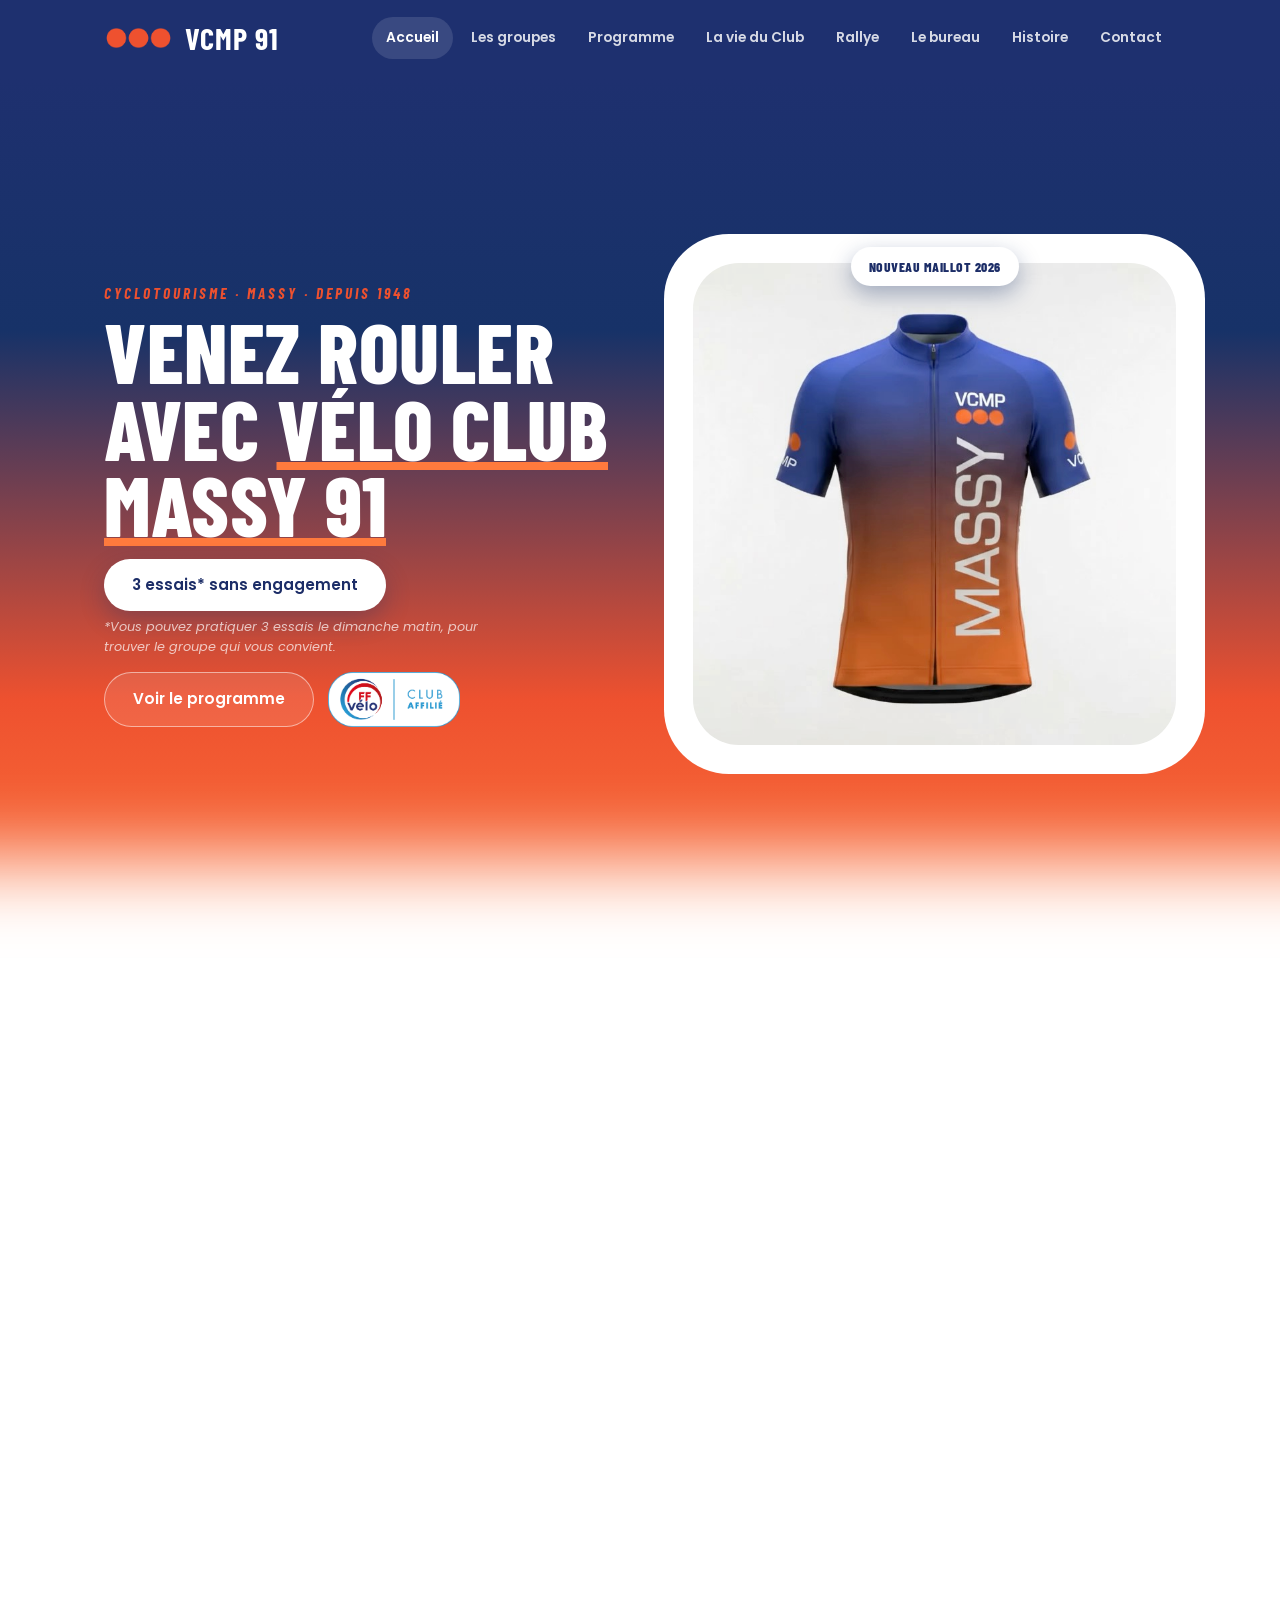
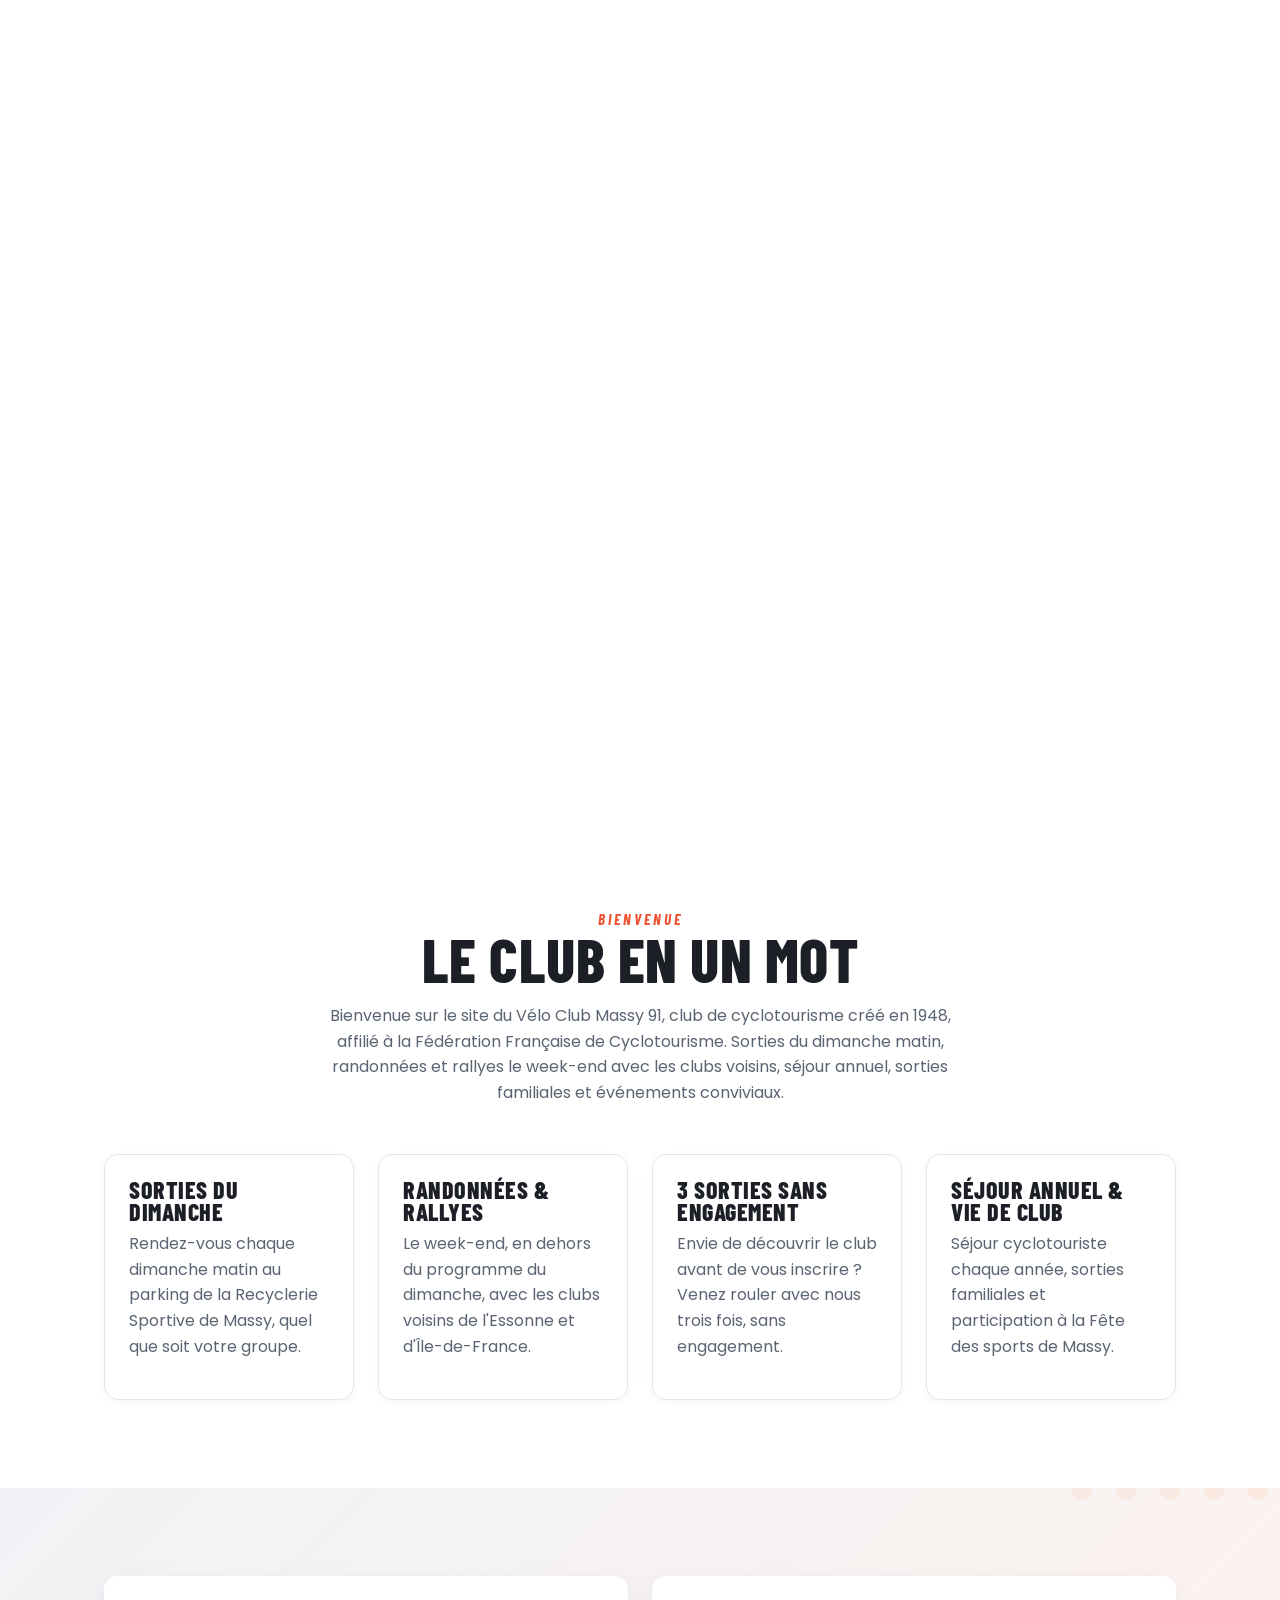
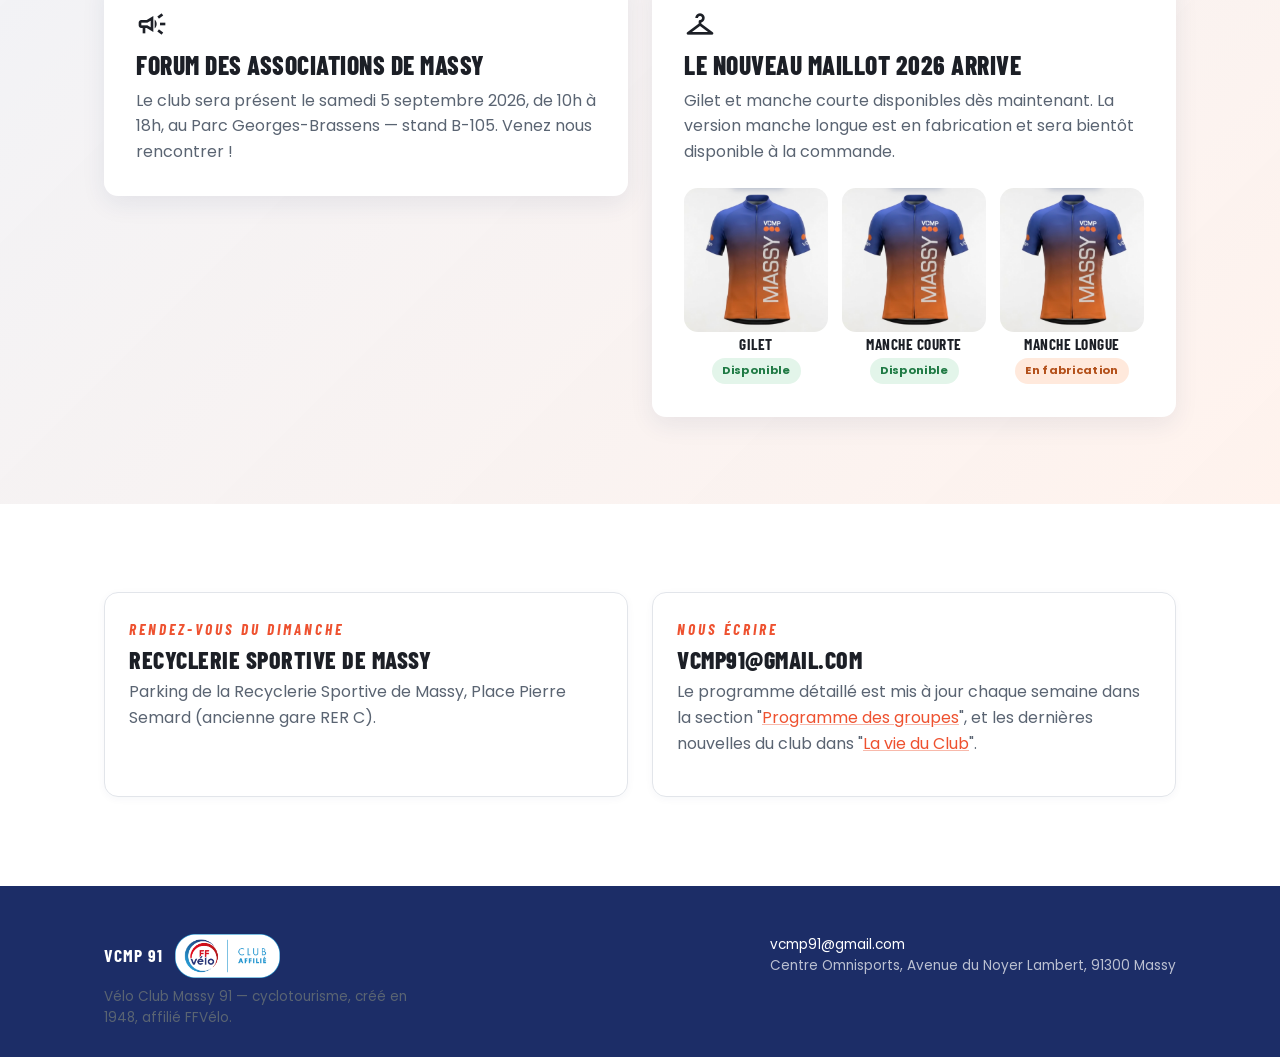
==== mockup/index.html @ 83b160ab "Initial commit" ====
<!doctype html>
<html lang="fr">
<head>
<meta charset="utf-8">
<meta name="viewport" content="width=device-width, initial-scale=1">
<title>Vélo Club Massy 91 — Accueil</title>
<link rel="preconnect" href="https://fonts.googleapis.com">
<link rel="preconnect" href="https://fonts.gstatic.com" crossorigin>
<link href="https://fonts.googleapis.com/css2?family=Barlow+Condensed:ital,wght@0,700;0,800;1,700;1,800&family=Poppins:wght@400;500;600;700&display=swap" rel="stylesheet">
<link href="https://fonts.googleapis.com/css2?family=Material+Symbols+Outlined:opsz,wght,FILL,GRAD@20..48,400,0,0" rel="stylesheet">
<link rel="stylesheet" href="css/style.css">
</head>
<body>



<header class="site-header">
  <div class="wrap">
    <a class="brand" href="index.html">
      <span class="brand-mark">
      <img src="../content/images/vcm91-logo-header.png" alt="VCMP 91" class="brand-logo-img" onerror="this.style.display='none';this.nextElementSibling.style.display='flex'">
      <span class="brand-dots-fallback"><span class="brand-dot"></span><span class="brand-dot"></span><span class="brand-dot"></span></span>
    </span>
      <span class="brand-name">VCMP 91</span>
    </a>
    <button class="nav-toggle" type="button" aria-label="Menu" aria-expanded="false">
      <span class="material-symbols-outlined">menu</span>
    </button>
    <nav class="main-nav">
      <a href="index.html" class="active">Accueil</a>
      <a href="les-groupes.html">Les groupes</a>
      <a href="programme-des-groupes.html">Programme</a>
      <a href="la-vie-du-club.html">La vie du Club</a>
      <a href="rallye-massy-breuillet.html">Rallye</a>
      <a href="le-bureau.html">Le bureau</a>
      <a href="histoire-du-club.html">Histoire</a>
      <a href="nous-contacter.html">Contact</a>
    </nav>
  </div>
</header>

<div class="hero-scroll" id="heroScroll">
  <section class="hero hero-split">
    <div class="hero-inner wrap">

      <div class="hero-text">
        <p class="kicker">Cyclotourisme · Massy · depuis 1948</p>
        <h1>Venez rouler<br>avec <span class="headline-underline">Vélo Club</span> <span class="headline-underline">Massy 91</span></h1>
        <div class="hero-ctas">
          <div class="cta-with-note">
            <a class="btn btn-primary" href="nous-contacter.html">3 essais* sans engagement</a>
            <p class="cta-footnote">*Vous pouvez pratiquer 3 essais le dimanche matin, pour trouver le groupe qui vous convient.</p>
          </div>
          <a class="btn btn-ghost" href="programme-des-groupes.html">Voir le programme</a>
          <img src="../content/images/ffvelo-club-aff-logo.png" alt="Club affilié FFVélo" class="ffvelo-logo">
        </div>
      </div>

      <div class="hero-media">
        <span class="jersey-tag">Nouveau maillot 2026</span>
        <div class="hero-media-frame">
          <video id="heroVideo" muted playsinline preload="auto" poster="media/jersey-hero-poster.jpg">
            <source src="media/jersey-hero.mp4" type="video/mp4">
          </video>
        </div>
      </div>

    </div>
  </section>
</div>

<script>
(function () {
  var wrapper = document.getElementById('heroScroll');
  var video = document.getElementById('heroVideo');
  if (!wrapper || !video) return;

  var ready = false;
  var ticking = false;
  video.addEventListener('loadedmetadata', function () { ready = true; });

  function scrub() {
    ticking = false;
    var rect = wrapper.getBoundingClientRect();
    var scrollable = wrapper.offsetHeight - window.innerHeight;
    if (scrollable <= 0) return;
    var progress = -rect.top / scrollable;
    progress = Math.max(0, Math.min(1, progress));

    if (ready && video.duration && video.readyState >= 2) {
      video.currentTime = progress * video.duration;
    }
  }

  function onScroll() {
    if (!ticking) {
      ticking = true;
      requestAnimationFrame(scrub);
    }
  }

  window.addEventListener('scroll', onScroll, { passive: true });
  window.addEventListener('resize', onScroll);
  onScroll();
})();
</script>

<section>
  <div class="wrap">
    <div class="section-head">
      <p class="kicker">Bienvenue</p>
      <h2>Le club en un mot</h2>
      <p>Bienvenue sur le site du Vélo Club Massy 91, club de cyclotourisme créé en 1948, affilié à la Fédération Française de Cyclotourisme. Sorties du dimanche matin, randonnées et rallyes le week-end avec les clubs voisins, séjour annuel, sorties familiales et événements conviviaux.</p>
    </div>
    <div class="grid">
      <div class="card"><div class="card-body">
        <h3>Sorties du dimanche</h3>
        <p>Rendez-vous chaque dimanche matin au parking de la Recyclerie Sportive de Massy, quel que soit votre groupe.</p>
      </div></div>
      <div class="card"><div class="card-body">
        <h3>Randonnées &amp; rallyes</h3>
        <p>Le week-end, en dehors du programme du dimanche, avec les clubs voisins de l'Essonne et d'Île-de-France.</p>
      </div></div>
      <div class="card"><div class="card-body">
        <h3>3 sorties sans engagement</h3>
        <p>Envie de découvrir le club avant de vous inscrire ? Venez rouler avec nous trois fois, sans engagement.</p>
      </div></div>
      <div class="card"><div class="card-body">
        <h3>Séjour annuel &amp; vie de club</h3>
        <p>Séjour cyclotouriste chaque année, sorties familiales et participation à la Fête des sports de Massy.</p>
      </div></div>
    </div>
  </div>
</section>

<section class="section-announce dots-bg">
  <div class="wrap">
    <div class="announce-grid">

      <div class="announce-card">
        <span class="material-symbols-outlined embed-icon">campaign</span>
        <strong>Forum des Associations de Massy</strong>
        <p>Le club sera présent le samedi 5 septembre 2026, de 10h à 18h, au Parc Georges-Brassens — stand B-105. Venez nous rencontrer !</p>
      </div>

      <div class="announce-card">
        <span class="material-symbols-outlined embed-icon">checkroom</span>
        <strong>Le nouveau maillot 2026 arrive</strong>
        <p>Gilet et manche courte disponibles dès maintenant. La version manche longue est en fabrication et sera bientôt disponible à la commande.</p>

        <div class="jersey-gallery">
          <div class="jersey-variant">
            <div class="ph-frame" style="--ar:1/1">
              <img src="../content/images/jersey-gilet-2026.jpg" alt="Gilet maillot 2026" onerror="this.style.display='none';this.nextElementSibling.style.display='flex'">
              <div class="ph-fallback">
                <span class="material-symbols-outlined ph-icon">image</span>
                <span class="ph-name">jersey-gilet-2026.jpg</span>
              </div>
            </div>
            <p class="variant-name">Gilet</p>
            <span class="status-badge status-available">Disponible</span>
          </div>

          <div class="jersey-variant">
            <div class="ph-frame" style="--ar:1/1">
              <img src="../content/images/jersey-manche-courte-2026.jpg" alt="Maillot manche courte 2026" onerror="this.style.display='none';this.nextElementSibling.style.display='flex'">
              <div class="ph-fallback">
                <span class="material-symbols-outlined ph-icon">image</span>
                <span class="ph-name">jersey-manche-courte-2026.jpg</span>
              </div>
            </div>
            <p class="variant-name">Manche courte</p>
            <span class="status-badge status-available">Disponible</span>
          </div>

          <div class="jersey-variant">
            <div class="ph-frame" style="--ar:1/1">
              <img src="../content/images/jersey-manche-longue-2026.jpg" alt="Maillot manche longue 2026" onerror="this.style.display='none';this.nextElementSibling.style.display='flex'">
              <div class="ph-fallback">
                <span class="material-symbols-outlined ph-icon">image</span>
                <span class="ph-name">jersey-manche-longue-2026.jpg</span>
              </div>
            </div>
            <p class="variant-name">Manche longue</p>
            <span class="status-badge status-soon">En fabrication</span>
          </div>
        </div>
      </div>

    </div>
  </div>
</section>

<section>
  <div class="wrap">
    <div class="grid">
      <div class="card"><div class="card-body">
        <p class="kicker">Rendez-vous du dimanche</p>
        <h3>Recyclerie Sportive de Massy</h3>
        <p>Parking de la Recyclerie Sportive de Massy, Place Pierre Semard (ancienne gare RER C).</p>
      </div></div>
      <div class="card"><div class="card-body">
        <p class="kicker">Nous écrire</p>
        <h3>vcmp91@gmail.com</h3>
        <p>Le programme détaillé est mis à jour chaque semaine dans la section "<a href="programme-des-groupes.html">Programme des groupes</a>", et les dernières nouvelles du club dans "<a href="la-vie-du-club.html">La vie du Club</a>".</p>
      </div></div>
    </div>
  </div>
</section>

<footer class="site-footer">
  <div class="wrap">
    <div>
      <div class="foot-brand-row">
        <div class="foot-brand">VCMP 91</div>
        <img src="../content/images/ffvelo-club-aff-logo.png" alt="Club affilié FFVélo" class="ffvelo-logo-footer">
      </div>
      <p style="margin:0; max-width:320px;">Vélo Club Massy 91 — cyclotourisme, créé en 1948, affilié FFVélo.</p>
    </div>
    <div>
      <a href="nous-contacter.html">vcmp91@gmail.com</a><br>
      Centre Omnisports, Avenue du Noyer Lambert, 91300 Massy
    </div>
  </div>
</footer>

<script src="js/site.js"></script>
</body>
</html>
---- mockup/css/style.css ----
/* VCM 91 — redesign mockup
   Typography pairing inspired by santinicycling.com/tour-de-france/en/:
   Poppins (body) + a bold condensed display face for headlines. Their
   headline face (Acumin Pro Extra Condensed) is a paid Adobe/Typekit font
   tied to their own license, so Barlow Condensed stands in here — same
   tall/bold/italic-capable character, free on Google Fonts, and realistic
   for the eventual Google Sites rebuild. */

:root {
  --navy: #1c2d67;
  --navy-mid: #1e306f;
  --navy-dark: #173268;
  --white: #ffffff;
  --red: #ee512f;
  --orange: #ff7a3d;
  --bg: #f5f6f8;
  --text: #1c1f26;
  --muted: #5a6472;
  --border: #e2e5ea;
  --radius: 14px;
  --display: 'Barlow Condensed', sans-serif;
  --body: 'Poppins', sans-serif;

  /* The site's canonical brand gradient — starts on --navy-mid (the same
     color the header itself uses, see .site-header) so the seam between
     them disappears at every x-position, not just the center, then
     dips into a slightly deeper navy at 28% before crossing into
     red/orange from 69% to 100%. Only 4 stops on purpose: an earlier
     version held flat on --navy from 0-13% before easing into
     --navy-mid, which added a third close-but-distinct dark blue into
     the first 28% of the gradient — smoother with just the two. Used
     as-is on every other page's .hero; the home page's .hero-split (see
     its own comment) reproduces this same shape with an added flat hold
     at the very top for its own header-seam fix. */
  --brand-gradient: linear-gradient(180deg, var(--navy-mid) 0%, var(--navy-dark) 28%, var(--red) 69%, var(--orange) 100%);
}

* { box-sizing: border-box; }

html { scroll-behavior: smooth; }

/* ── Scroll-reveal (js/site.js) ────────────────────────
   .reveal is added to every card/block by JS before it's observed; the
   element sits slightly lower and transparent until it scrolls into view,
   then eases up into place. .reveal-visible is what triggers the motion —
   kept as a separate class (rather than toggling opacity directly) so the
   transition itself lives here, in CSS, not in JS. */
.reveal {
  opacity: 0;
  transform: translateY(28px);
  transition: opacity 0.7s cubic-bezier(0.16, 1, 0.3, 1), transform 0.7s cubic-bezier(0.16, 1, 0.3, 1);
  will-change: opacity, transform;
}

.reveal.reveal-visible,
.reveal-visible {
  opacity: 1;
  transform: translateY(0);
}

body {
  margin: 0;
  font-family: var(--body);
  color: var(--text);
  background: var(--white);
  line-height: 1.6;
}

img { max-width: 100%; display: block; }

a { color: inherit; }

/* ── Google icons (Material Symbols Outlined) ─────────
   Replaces emoji throughout the site. Sizing is set per usage via the
   existing .embed-icon / .ph-icon / .icon-inline classes below — this
   rule only fixes the glyph weight/alignment. */
.material-symbols-outlined {
  font-variation-settings: 'FILL' 0, 'wght' 400, 'GRAD' 0, 'opsz' 24;
  vertical-align: middle;
  line-height: 1;
}

.icon-inline {
  font-size: 1.05em;
  vertical-align: -0.2em;
  margin-right: 3px;
}

.wrap {
  max-width: 1120px;
  margin: 0 auto;
  padding: 0 24px;
}

/* ── Kicker / eyebrow label ─────────────────────────── */
.kicker {
  font-family: var(--display);
  font-weight: 700;
  font-style: italic;
  font-size: 0.95rem;
  letter-spacing: 3px;
  text-transform: uppercase;
  color: var(--red);
  margin: 0 0 8px;
}

h1, h2, h3 {
  font-family: var(--display);
  font-weight: 800;
  text-transform: uppercase;
  line-height: 0.92;
  margin: 0 0 16px;
  letter-spacing: 0.5px;
}

h1 { font-size: clamp(2.8rem, 7vw, 5.2rem); }
h2 { font-size: clamp(2.6rem, 5.6vw, 3.8rem); }
h3 { font-size: 1.85rem; }

.card h3 { font-size: 1.5rem; }

p { color: var(--muted); margin: 0 0 16px; }

/* Inline text links within regular prose — the global a{color:inherit}
   (above) leaves them invisible against muted paragraph text otherwise. */
p a {
  color: var(--red);
  text-decoration: underline;
  text-decoration-color: rgba(238,81,47,0.4);
}

p a:hover { text-decoration-color: var(--red); }

/* ── Top nav ────────────────────────────────────────── */
.site-header {
  position: sticky;
  top: 0;
  z-index: 50;
  background: var(--navy-mid);
  border-bottom: 3px solid transparent;
  transition: border-color 0.25s ease, box-shadow 0.25s ease;
}

/* Toggled by js/site.js once the page has scrolled — a plain navy header
   at rest, with the red accent line and a drop shadow appearing on scroll. */
.site-header.scrolled {
  border-bottom-color: var(--red);
  box-shadow: 0 2px 12px rgba(23,50,104,0.25);
}

.site-header .wrap {
  display: flex;
  align-items: center;
  justify-content: space-between;
  height: 76px;
}

.brand {
  display: flex;
  align-items: center;
  gap: 12px;
  text-decoration: none;
  color: var(--white);
}

/* No badge/circle — the logo sits directly on the header, sized to match
   the "VCM 91" wordmark next to it. */
.brand-mark {
  display: flex;
  align-items: center;
  justify-content: center;
  gap: 4px;
  flex-shrink: 0;
}

.brand-mark .brand-dot {
  width: 6px;
  height: 6px;
  border-radius: 50%;
  background: var(--orange);
}

/* Real logo — content/images/vcm91-logo-header.png (see MANIFEST.md).
   Height matches .brand-name's font-size so the two read as one lockup.
   The onerror handler on the <img> falls back to the three-dot mark below
   if the file is ever missing, so the header never shows a broken image.
   Was 2.6rem (41.6px) — taller than .site-header .wrap's own fixed 76px
   height once line-height is factored in, so it silently overflowed the
   header row (centered by align-items:center, so half the overflow
   pushed up past the header's top edge, half down over the hero below
   it — the actual cause of hero content looking cut off on load, not a
   padding problem there). */
.brand-logo-img {
  height: 1.9rem;
  width: auto;
  object-fit: contain;
}

.brand-dots-fallback {
  display: none;
  align-items: center;
  justify-content: center;
  gap: 4px;
}

/* The same three-dot motif, blown up and near-invisible, as an optional
   texture on a block — use sparingly. */
.dots-bg {
  position: relative;
  overflow: hidden;
}

.dots-bg > * { position: relative; z-index: 1; }

.dots-bg::before {
  content: "";
  position: absolute;
  z-index: 0;
  top: -40px;
  right: -40px;
  width: 260px;
  height: 90px;
  background-image: radial-gradient(circle, var(--orange) 10px, transparent 10px);
  background-size: 44px 44px;
  background-repeat: repeat-x;
  background-position: 0 20px;
  opacity: 0.08;
  pointer-events: none;
}

.brand-name {
  font-family: var(--display);
  font-weight: 700;
  font-size: 1.9rem;
  letter-spacing: 1px;
  text-transform: uppercase;
  white-space: nowrap;
}

nav.main-nav {
  display: flex;
  gap: 4px;
}

nav.main-nav a {
  color: rgba(255,255,255,0.82);
  text-decoration: none;
  font-size: 0.86rem;
  font-weight: 600;
  padding: 10px 14px;
  border-radius: 999px;
  transition: background 0.15s, color 0.15s;
  white-space: nowrap;
}

nav.main-nav a:hover,
nav.main-nav a.active {
  background: rgba(255,255,255,0.12);
  color: var(--white);
}

/* Hidden by default (desktop); shown only below 1024px, see the media
   query at the bottom of the file, which also turns nav.main-nav itself
   into the dropdown panel this button opens (site.js toggles the
   .nav-open class on it and swaps this icon between menu/close). */
.nav-toggle {
  display: none;
  align-items: center;
  justify-content: center;
  width: 44px;
  height: 44px;
  background: rgba(255,255,255,0.1);
  border: none;
  border-radius: 999px;
  color: var(--white);
  cursor: pointer;
  font-size: 1.5rem;
  flex-shrink: 0;
}

.nav-toggle:hover { background: rgba(255,255,255,0.2); }

/* ── Buttons ────────────────────────────────────────── */
.btn {
  display: inline-flex;
  align-items: center;
  gap: 8px;
  font-family: var(--body);
  font-weight: 600;
  font-size: 0.95rem;
  padding: 14px 28px;
  border-radius: 999px;
  text-decoration: none;
  border: none;
  cursor: pointer;
  transition: transform 0.15s, box-shadow 0.15s;
}

/* Solid white on both hero usages, since the backdrop behind this button
   ranges from navy through red to orange (see --brand-gradient) — a red
   button loses all contrast over the red/orange part of that gradient.
   White reads clearly against every stop. */
.btn-primary {
  background: var(--white);
  color: var(--navy);
  box-shadow: 0 10px 24px rgba(23,50,104,0.3);
}

.btn-primary:hover { transform: translateY(-2px); box-shadow: 0 14px 30px rgba(23,50,104,0.38); }

.btn-ghost {
  background: rgba(255,255,255,0.1);
  color: var(--white);
  border: 1.5px solid rgba(255,255,255,0.5);
}

.btn-ghost:hover { background: rgba(255,255,255,0.2); }

/* ── Hero ───────────────────────────────────────────── */
.hero {
  position: relative;
  /* --hero-h is set per-page as an inline custom property (each page's
     own desktop height) rather than hardcoded here, so the responsive
     rule below can scale it by a fraction without needing every page's
     specific value duplicated into that media query too. */
  min-height: var(--hero-h, 78vh);
  display: flex;
  align-items: flex-end;
  color: var(--white);
  background: var(--brand-gradient);
  overflow: hidden;
}

.hero .ph-frame { position: absolute; inset: 0; border-radius: 0; }

/* Les groupes, Programme des groupes, La vie du Club, Rallye — no
   --brand-gradient behind the photo on these pages specifically.
   Histoire du Club, Le bureau, Nous contacter, and the home page keep
   the default gradient. */
.hero-no-gradient { background: var(--white); }

.hero video {
  position: absolute;
  inset: 0;
  width: 100%;
  height: 100%;
  object-fit: cover;
  z-index: 0;
}

/* Soft white blur-blend into the next (white) section — same technique
   on every page's hero, homepage included (this rule, not a per-page
   override, is what produces it everywhere). z-index:1 is required, not
   decorative: it must sit above the background photo/video (.hero video,
   z-index:0 above) to actually fade it, while staying below
   .hero-content's z-index:2 so foreground text/CTAs stay crisp. On the
   home page's hero-split (no z-index on .hero-inner, see its comment)
   z-index:1 alone is already higher than that auto-level content, so
   the same rule fades .hero-inner's whole subtree there too — no
   separate override needed.
   The box overhangs past the hero's edges on all sides (bottom AND
   left/right) on purpose: filter: blur() softens this element's own
   alpha at ITS box edges too, not just the gradient's colors, so an
   edge sitting exactly on the crop line would let a sliver of whatever
   is behind it peek through right where overflow:hidden cuts it off.
   Overhanging every edge past the crop line pushes that blurred
   softening safely into the clipped-away region, and the gradient
   reaches solid white at 33% of the box's own height (~92% of the
   hero's total height), leaving a solid, fully-opaque white margin
   before the visible crop line. */
.hero::after {
  content: "";
  position: absolute;
  left: -6%;
  right: -6%;
  bottom: -12%;
  height: 30%;
  z-index: 1;
  pointer-events: none;
  background: linear-gradient(180deg, transparent 0%, var(--white) 33%);
  filter: blur(28px);
}

.hero-content {
  position: relative;
  z-index: 2;
  padding: 64px 24px;
  width: 100%;
}

.hero p.lead {
  color: rgba(255,255,255,0.88);
  max-width: 620px;
  font-size: 1.05rem;
}

/* Orange underline under "Vélo Club" / "Massy 91" in the headline —
   text-decoration rather than border-bottom, so it sits tucked under
   the letterforms (and skips descenders) instead of needing manual
   offset math tied to line-height. */
.headline-underline {
  text-decoration-line: underline;
  text-decoration-color: var(--orange);
  text-decoration-thickness: 8px;
  text-underline-offset: 1px;
}

.hero-ctas { display: flex; align-items: center; gap: 14px; flex-wrap: wrap; margin-top: 8px; }

/* Forces the ghost button + logo onto their own line below — flex-basis:
   100% claims the whole row's width, and since .hero-ctas already wraps,
   the remaining items flow onto a second line instead of squeezing in
   beside this stacked button+footnote group. */
.cta-with-note {
  display: flex;
  flex-direction: column;
  align-items: flex-start;
  gap: 6px;
  flex-basis: 100%;
}

.cta-footnote {
  font-style: italic;
  font-weight: 400;
  font-size: 0.8rem;
  color: rgba(255,255,255,0.7);
  max-width: 380px;
  margin: 0;
}

/* Federation affiliation badge — height matched to the "Voir le
   programme" ghost button's actual rendered height: .btn's 14px
   top/bottom padding + its 0.95rem font-size at the body's inherited
   1.6 line-height (15.2px × 1.6 = 24.32px) + .btn-ghost's 1.5px border
   on each edge = 14+14 + 24.32 + 1.5+1.5 = 55.32px. (align-self: stretch
   was tried instead of a fixed number, but with flex-wrap active the
   logo ended up alone on its own wrapped line with nothing to stretch
   to match, and blew up to its raw intrinsic size instead.) */
.ffvelo-logo { height: 55.3px; width: auto; }

/* ── Split hero (Accueil) — text on the left, jersey video card on the
   right in the foreground, instead of a full-bleed background video.
   White text (from .hero). Full viewport height (rather than .hero's
   usual 78vh) with align-items: center (below) so the content sits
   centered in the viewport on load. */
.hero-split {
  overflow: hidden;
  align-items: center;
  min-height: var(--hero-h, 100vh);
  /* No background override — inherits .hero's --brand-gradient directly.
     This used to be its own gradient with a flat 100px navy hold at the
     top, needed because .hero-scroll (below) pulled the section up 100px
     under the sticky header. That pull-up is gone now (it was hiding
     real content behind the header on actual mobile browsers — the
     hero's kicker/h1 rendered underneath the header instead of below
     it), and with it the mismatch it was covering for: the header and
     --brand-gradient already start on the identical --navy-mid, so a
     plain, unshifted hero already meets the header with zero seam. */
}

.hero-inner {
  /* No z-index here on purpose — a positioned element WITH a z-index
     creates a new stacking context, which would isolate the jersey
     video's mix-blend-mode from ever reaching .hero's gradient
     background further up the tree. Position alone (no z-index) does
     not create that isolation. This also means .hero::after (the bottom
     fade, defined near .hero above, a later sibling at z-index:1) still
     naturally paints above this whole subtree despite its own z-index
     being auto, which is what lets it fade the jersey out along with
     the gradient near the bottom. */
  position: relative;
  display: grid;
  grid-template-columns: 1.05fr 0.95fr;
  gap: 56px;
  align-items: center;
  /* Top padding only, reduced by 50px (was 72px) — desktop-only since
     the 880px breakpoint below has its own separate padding override
     for mobile, untouched by this. Bottom stays 72px. */
  padding: 22px 24px 72px;
}

.hero-media {
  position: relative;
  display: flex;
  flex-direction: column;
  align-items: center;
}

/* No card look — the jersey video's own background is a near-white
   studio backdrop, and mix-blend-mode: multiply makes white pixels
   disappear against whatever's behind them, so the jersey floats
   directly on the white patch below instead of sitting in a framed box. */
.hero-media-frame {
  position: relative;
  width: 100%;
  aspect-ratio: 1 / 1;
}

/* White patch sized to roughly the jersey's own footprint, sitting
   between the white halo above and the video itself — together they're
   what the multiply-blended video actually blends against, letting its
   near-white background pixels resolve back to (near-)white instead of
   the section's own colored gradient. */
.hero-media-frame::before {
  content: "";
  position: absolute;
  inset: -6%;
  pointer-events: none;
  border-radius: 12%;
  background: var(--white);
}

.hero-media-frame video {
  mix-blend-mode: multiply;
  border-radius: 46px;
}

.jersey-tag {
  position: absolute;
  top: -16px;
  left: 50%;
  transform: translateX(-50%);
  z-index: 3;
  background: var(--white);
  color: var(--navy);
  font-family: var(--display);
  font-weight: 800;
  text-transform: uppercase;
  letter-spacing: 0.5px;
  font-size: 0.85rem;
  padding: 9px 18px;
  border-radius: 999px;
  box-shadow: 0 8px 22px rgba(23,50,104,0.35);
}

.page-hero {
  min-height: var(--hero-h, 42vh);
  align-items: center;
  text-align: center;
}

.page-hero .hero-content { padding: 96px 24px 56px; }
.page-hero p.lead { margin: 0 auto; text-align: center; }

/* ── Scroll-scrubbed hero video (Accueil) ───────────────
   Tall wrapper + a sticky 100vh pane inside it — scrolling through the
   wrapper's extra height drives the video's currentTime via JS, so the
   jersey "spins" as you scroll instead of autoplaying on loop. No
   negative margin here — see .hero-split's comment for why the previous
   -100px pull-up (to tuck the hero under the sticky header) was removed:
   it was hiding the hero's own heading behind the header on real mobile
   browsers. */
.hero-scroll { position: relative; height: 260vh; }
.hero-scroll .hero { position: sticky; top: 0; height: 100vh; min-height: unset; }

/* ── Sections ───────────────────────────────────────── */
section { padding: 88px 0; }
section.alt { background: var(--bg); }

.section-head { max-width: 640px; margin: 0 auto 48px; text-align: center; }
.section-head p { margin: 0; }

/* ── Placeholder image frames ─────────────────────────
   Clean and flat — no grey box behind real photos, and a plain (not
   diagonally-striped) placeholder for images not yet added. */
.ph-frame {
  position: relative;
  aspect-ratio: var(--ar, 4 / 3);
  overflow: hidden;
  border-radius: var(--radius);
  background: transparent;
}

.ph-frame img {
  width: 100%;
  height: 100%;
  object-fit: cover;
}

.ph-fallback {
  position: absolute;
  inset: 0;
  display: none;
  flex-direction: column;
  align-items: center;
  justify-content: center;
  gap: 6px;
  text-align: center;
  padding: 16px;
  background: var(--bg);
  border: 1px solid var(--border);
  color: var(--muted);
}

.ph-fallback .ph-icon { font-size: 1.6rem; opacity: 0.55; }
.ph-fallback .ph-name { font-family: monospace; font-size: 0.72rem; background: rgba(255,255,255,0.7); padding: 2px 8px; border-radius: 6px; }
.ph-fallback .ph-desc { font-size: 0.74rem; max-width: 200px; }

/* ── Cards ──────────────────────────────────────────── */
.grid {
  display: grid;
  grid-template-columns: repeat(auto-fit, minmax(240px, 1fr));
  gap: 24px;
}

/* Nous contacter's info/map columns — was an inline
   grid-template-columns that no media query could override (same class
   of bug as the homepage's two cards had). Stacks to one column below
   tablet width instead of squeezing a 0.9fr/1.1fr split into a narrow
   viewport. */
.contact-grid { grid-template-columns: 0.9fr 1.1fr; align-items: start; }

@media (max-width: 880px) {
  .contact-grid { grid-template-columns: 1fr; }
}

.card {
  background: var(--white);
  border: 1px solid var(--border);
  border-radius: var(--radius);
  overflow: hidden;
  box-shadow: 0 2px 8px rgba(28,45,103,0.04);
}

.card-body { padding: 24px; }

.card h3 { margin-bottom: 8px; }

.pace-pill {
  display: inline-block;
  font-family: var(--display);
  font-weight: 700;
  font-size: 1.05rem;
  letter-spacing: 0.5px;
  color: var(--red);
  margin-bottom: 10px;
}

.meta-row {
  display: flex;
  align-items: center;
  gap: 8px;
  font-size: 0.85rem;
  color: var(--muted);
  margin-bottom: 4px;
}

.meta-row strong { color: var(--text); }

.contact-chip {
  display: inline-flex;
  align-items: center;
  gap: 6px;
  margin-top: 14px;
  font-size: 0.85rem;
  font-weight: 600;
  color: var(--navy);
  text-decoration: none;
  border-top: 1px solid var(--border);
  padding-top: 14px;
  width: 100%;
}

/* ── Embed placeholder blocks (Google Calendar / HelloAsso) ── */
.embed-block {
  border: 2px dashed var(--border);
  border-radius: var(--radius);
  padding: 48px 24px;
  text-align: center;
  background: var(--bg);
  color: var(--muted);
}

.embed-icon { font-size: 2rem; margin-bottom: 12px; display: inline-block; }
.embed-block strong,
.announce-card strong {
  display: block;
  font-family: var(--display);
  font-weight: 800;
  text-transform: uppercase;
  letter-spacing: 0.5px;
  color: var(--text);
  font-size: 1.6rem;
  line-height: 1;
  margin-bottom: 10px;
}

/* ── Announcements (Accueil) ─────────────────────────
   A warm brand-tinted band, split into two solid cards — the forum notice
   and the new-jersey preview — replacing the dashed "embed placeholder"
   look used elsewhere, since these two are real content, not future-embed
   markers. */
.section-announce {
  background: linear-gradient(135deg, rgba(28,45,103,0.06) 0%, rgba(255,122,61,0.09) 100%);
}

.announce-grid {
  display: grid;
  grid-template-columns: repeat(auto-fit, minmax(300px, 1fr));
  gap: 24px;
  align-items: start;
}

.announce-card {
  background: var(--white);
  border-radius: var(--radius);
  padding: 32px;
  box-shadow: 0 8px 24px rgba(28,45,103,0.08);
}

.announce-card p { margin: 0; }

.jersey-gallery {
  display: grid;
  grid-template-columns: repeat(3, 1fr);
  gap: 14px;
  margin-top: 24px;
}

.jersey-variant { text-align: center; }

.variant-name {
  font-family: var(--display);
  font-weight: 700;
  text-transform: uppercase;
  letter-spacing: 0.5px;
  font-size: 0.95rem;
  color: var(--text);
  margin: 10px 0 6px;
}

.status-badge {
  display: inline-block;
  font-size: 0.7rem;
  font-weight: 700;
  letter-spacing: 0.3px;
  padding: 4px 10px;
  border-radius: 999px;
}

.status-badge.status-available {
  background: #e3f5ea;
  color: #1f7a44;
}

.status-badge.status-soon {
  background: #ffe9dc;
  color: #b3501a;
}

/* ── Info notes + group legend (Programme des groupes) ── */
.info-notes { display: flex; flex-direction: column; gap: 14px; }

.info-note {
  display: flex;
  align-items: flex-start;
  gap: 12px;
  font-size: 0.95rem;
  color: var(--text);
}

.info-note .material-symbols-outlined {
  color: var(--red);
  font-size: 1.3rem;
  flex-shrink: 0;
  margin-top: 1px;
}

.group-legend {
  display: flex;
  flex-wrap: wrap;
  gap: 10px;
}

.group-chip {
  display: flex;
  align-items: center;
  gap: 8px;
  background: var(--bg);
  border: 1px solid var(--border);
  border-radius: 999px;
  padding: 8px 14px 8px 8px;
  font-size: 0.85rem;
  color: var(--text);
}

.group-chip .group-badge {
  display: inline-flex;
  align-items: center;
  justify-content: center;
  width: 26px;
  height: 26px;
  border-radius: 50%;
  background: var(--navy);
  color: var(--white);
  font-family: var(--display);
  font-weight: 700;
  font-size: 0.8rem;
}

/* ── Filter bar (pills on desktop, dropdown on mobile) ── */
.filter-bar { display: flex; justify-content: center; margin-bottom: 40px; }

.filter-pills {
  display: flex;
  flex-wrap: wrap;
  justify-content: center;
  gap: 8px;
}

.filter-pill {
  font-family: var(--body);
  font-size: 0.85rem;
  font-weight: 600;
  color: var(--muted);
  background: var(--white);
  border: 1.5px solid var(--border);
  border-radius: 999px;
  padding: 9px 20px;
  cursor: pointer;
  transition: all 0.15s ease;
}

.filter-pill:hover { border-color: var(--red); color: var(--red); }

.filter-pill.active {
  background: var(--red);
  border-color: var(--red);
  color: var(--white);
}

.filter-dropdown {
  display: none;
  width: 100%;
  max-width: 320px;
  font-family: var(--body);
  font-size: 0.9rem;
  font-weight: 600;
  color: var(--text);
  background: var(--white);
  border: 1.5px solid var(--border);
  border-radius: 999px;
  padding: 12px 18px;
  appearance: none;
  background-image: url("data:image/svg+xml;utf8,<svg xmlns='http://www.w3.org/2000/svg' viewBox='0 0 24 24' fill='none' stroke='%235a6472' stroke-width='2' stroke-linecap='round' stroke-linejoin='round'><path d='m6 9 6 6 6-6'/></svg>");
  background-repeat: no-repeat;
  background-position: right 16px center;
  background-size: 16px;
}

.schedule-empty {
  text-align: center;
  color: var(--muted);
  padding: 40px 0;
  font-size: 0.95rem;
}

/* ── Timeline (Histoire du Club) ────────────────────── */
.timeline {
  position: relative;
  max-width: 760px;
  margin: 0 auto;
  padding-left: 32px;
  border-left: 3px solid var(--border);
}

.timeline-item { position: relative; padding-bottom: 40px; }
.timeline-item:last-child { padding-bottom: 0; }

.timeline-item::before {
  content: "";
  position: absolute;
  left: -40px;
  top: 4px;
  width: 14px;
  height: 14px;
  border-radius: 50%;
  background: var(--red);
  border: 3px solid var(--white);
  box-shadow: 0 0 0 2px var(--red);
}

.timeline-year {
  font-family: var(--display);
  font-weight: 800;
  font-size: 1.6rem;
  color: var(--navy);
  margin-bottom: 4px;
}

/* ── Blog-style articles (La vie du Club) ─────────────
   Big 2-column layout — gallery/photo on the left, text on the right.
   Articles with more than one photo get an inline scroll gallery (orange
   rounded arrows + dots, bottom-right, same row); every article also gets
   a "Voir plus" trigger that opens the shared full-screen lightbox. ── */
.blog-list { display: flex; flex-direction: column; gap: 72px; }

.blog-post {
  display: grid;
  grid-template-columns: 1.15fr 1fr;
  gap: 44px;
  align-items: center;
}

.blog-media { position: relative; }

.blog-gallery {
  position: relative;
  border-radius: 22px;
  overflow: hidden;
  aspect-ratio: 4 / 3;
  box-shadow: 0 18px 40px rgba(28,45,103,0.12);
}

.blog-gallery-track {
  display: flex;
  height: 100%;
  transition: transform 0.4s cubic-bezier(0.4, 0, 0.2, 1);
}

.blog-gallery-track .ph-frame {
  flex: 0 0 100%;
  aspect-ratio: auto;
  border-radius: 0;
}

.view-more-btn {
  position: absolute;
  top: 16px;
  left: 16px;
  z-index: 2;
  display: inline-flex;
  align-items: center;
  gap: 6px;
  background: rgba(255,255,255,0.92);
  color: var(--navy);
  font-family: var(--body);
  font-weight: 600;
  font-size: 0.8rem;
  padding: 9px 16px 9px 12px;
  border-radius: 999px;
  border: none;
  cursor: pointer;
  transition: background 0.15s;
}

.view-more-btn:hover { background: var(--white); }
.view-more-btn .material-symbols-outlined { font-size: 16px; }

/* Arrows + dots share one row, bottom-right of the gallery. */
.gallery-nav {
  position: absolute;
  right: 16px;
  bottom: 16px;
  z-index: 2;
  display: flex;
  align-items: center;
  gap: 12px;
}

.gallery-dots { display: flex; align-items: center; gap: 6px; }

.gallery-dots .dot {
  width: 7px;
  height: 7px;
  border-radius: 50%;
  background: rgba(255,255,255,0.55);
  border: none;
  padding: 0;
  cursor: pointer;
  transition: background 0.15s, transform 0.15s;
}

.gallery-dots .dot.active { background: var(--white); transform: scale(1.3); }

.gallery-arrows { display: flex; gap: 8px; }

.gallery-arrow {
  width: 34px;
  height: 34px;
  border-radius: 50%;
  background: var(--orange);
  color: var(--white);
  display: flex;
  align-items: center;
  justify-content: center;
  border: none;
  cursor: pointer;
  box-shadow: 0 6px 16px rgba(23,50,104,0.3);
  transition: background 0.15s, transform 0.15s;
}

.gallery-arrow:hover { background: var(--red); transform: scale(1.08); }
.gallery-arrow .material-symbols-outlined { font-size: 18px; }

.blog-text h3 { margin-bottom: 12px; }
.blog-text p { margin: 0; }

.news-date {
  font-family: var(--display);
  font-weight: 700;
  font-size: 0.85rem;
  letter-spacing: 1px;
  text-transform: uppercase;
  color: var(--red);
  margin-bottom: 10px;
  display: block;
}

/* ── Full-screen "Voir plus" lightbox ──────────────────
   Reused by every article — populated by JS from whichever post was
   opened. Same image-left / text-right layout as the cards, maximized. */
.lightbox-overlay {
  position: fixed;
  inset: 0;
  z-index: 200;
  background: rgba(23,50,104,0.92);
  display: flex;
  align-items: center;
  justify-content: center;
  padding: 32px;
  opacity: 0;
  pointer-events: none;
  transition: opacity 0.25s ease;
}

.lightbox-overlay.open { opacity: 1; pointer-events: auto; }

.lightbox-inner {
  position: relative;
  background: var(--white);
  border-radius: 26px;
  width: 100%;
  max-width: 1140px;
  max-height: 88vh;
  display: grid;
  grid-template-columns: 1.3fr 1fr;
  overflow: hidden;
}

.lightbox-media { position: relative; background: var(--navy-dark); height: 100%; }
.lightbox-media .blog-gallery { border-radius: 0; box-shadow: none; height: 100%; aspect-ratio: auto; }

.lightbox-text {
  padding: 48px 40px;
  overflow-y: auto;
}

.lightbox-close {
  position: absolute;
  top: 16px;
  right: 16px;
  z-index: 5;
  width: 38px;
  height: 38px;
  border-radius: 50%;
  background: rgba(23,50,104,0.55);
  color: var(--white);
  display: flex;
  align-items: center;
  justify-content: center;
  border: none;
  cursor: pointer;
}

/* Prev/next ARTICLE (not photo) — bottom corners of the whole lightbox,
   like a blog's "Previous post" / "Next post" footer nav. Small text,
   icon-only on narrow phones. */
.lightbox-post-nav {
  position: absolute;
  bottom: 16px;
  z-index: 6;
  display: inline-flex;
  align-items: center;
  gap: 5px;
  background: rgba(23,50,104,0.6);
  color: var(--white);
  font-family: var(--body);
  font-size: 0.72rem;
  font-weight: 600;
  padding: 8px 13px;
  border-radius: 999px;
  border: none;
  cursor: pointer;
  transition: background 0.15s;
}

.lightbox-post-nav:hover { background: rgba(23,50,104,0.85); }
.lightbox-post-nav .material-symbols-outlined { font-size: 15px; }
.lightbox-post-nav.prev { left: 16px; }
.lightbox-post-nav.next { right: 16px; }

.lightbox-text { padding-bottom: 64px; }

@media (max-width: 560px) {
  .lightbox-post-nav .post-nav-label { display: none; }
  .lightbox-post-nav { padding: 8px; }
}

/* ── Contact / bureau cards ─────────────────────────── */
.person-card { text-align: center; padding: 28px 20px; }

.person-avatar {
  width: 76px;
  height: 76px;
  border-radius: 50%;
  background: var(--navy);
  color: var(--white);
  display: flex;
  align-items: center;
  justify-content: center;
  font-family: var(--display);
  font-weight: 700;
  font-size: 1.3rem;
  margin: 0 auto 14px;
}

.person-role {
  font-size: 0.78rem;
  font-weight: 700;
  letter-spacing: 1.5px;
  text-transform: uppercase;
  color: var(--red);
  margin-bottom: 4px;
}

/* ── Footer ─────────────────────────────────────────── */
/* The same gradient recipe as the hero (var(--brand-gradient)) — the blend
   lives entirely inside this block, from its own top to its own bottom,
   with a normal sharp edge where it meets the section above/below. Not a
   bleed effect like the hero's — just the same gradient, self-contained,
   flipped vertically so the page bookends: orange at the footer's top,
   down to blue at its bottom. */
footer.site-footer {
  background: var(--navy);
  color: rgba(255,255,255,0.7);
  padding: 48px 0 28px;
  font-size: 0.85rem;
}

footer.site-footer .wrap {
  display: flex;
  justify-content: space-between;
  flex-wrap: wrap;
  gap: 24px;
}

footer.site-footer a { color: var(--white); text-decoration: none; }

.foot-brand {
  font-family: var(--display);
  font-weight: 700;
  color: var(--white);
  font-size: 1.1rem;
  letter-spacing: 1px;
  text-transform: uppercase;
}

.foot-brand-row {
  display: flex;
  align-items: center;
  gap: 12px;
  margin-bottom: 8px;
}

.ffvelo-logo-footer { height: 44px; width: auto; }

/* ── Responsive ─────────────────────────────────────── */

/* Hamburger nav — separate breakpoint from the 880px block below since
   this is specifically about the nav, not general layout stacking.
   nav.main-nav itself becomes the dropdown panel (position:absolute,
   hidden by default) rather than a separate menu element, so its
   existing links/styling doesn't need duplicating for mobile. */
@media (max-width: 1024px) {
  .site-header .wrap { position: relative; }

  .nav-toggle { display: inline-flex; }

  nav.main-nav {
    display: none;
    position: absolute;
    top: 100%;
    left: 24px;
    right: 24px;
    flex-direction: column;
    gap: 2px;
    background: var(--navy-mid);
    padding: 12px;
    border-radius: 14px;
    box-shadow: 0 16px 32px rgba(23,50,104,0.35);
  }

  nav.main-nav.nav-open { display: flex; }

  nav.main-nav a { padding: 14px 16px; border-radius: 10px; }

  /* Gradient/hero height at 60% of its desktop size below tablet width.
     --hero-h holds each page's own desktop value (set inline per
     section, see .hero's comment), so this one rule scales all of them
     proportionally instead of needing every page's specific vh number
     repeated here. */
  .hero { min-height: calc(var(--hero-h, 78vh) * 0.6); }
  .page-hero { min-height: calc(var(--hero-h, 42vh) * 0.6); }
  .hero-split { min-height: calc(var(--hero-h, 100vh) * 0.6); }
}

@media (max-width: 880px) {
  .blog-post { grid-template-columns: 1fr; gap: 20px; }
  .lightbox-inner { grid-template-columns: 1fr; grid-template-rows: auto 1fr; overflow-y: auto; }
  .lightbox-media { aspect-ratio: 4/3; }
  .hero-inner { grid-template-columns: 1fr; gap: 36px; padding: 48px 24px; }
  /* Responsive only — desktop's hero already starts flush below the
     header with no gap needed. */
  .hero-split { min-height: unset; padding-top: 120px; }
  .hero-text { text-align: center; }
  .hero-ctas { justify-content: center; }
  .filter-pills { display: none; }
  .filter-dropdown { display: block; }
  .filter-bar { justify-content: stretch; }
}
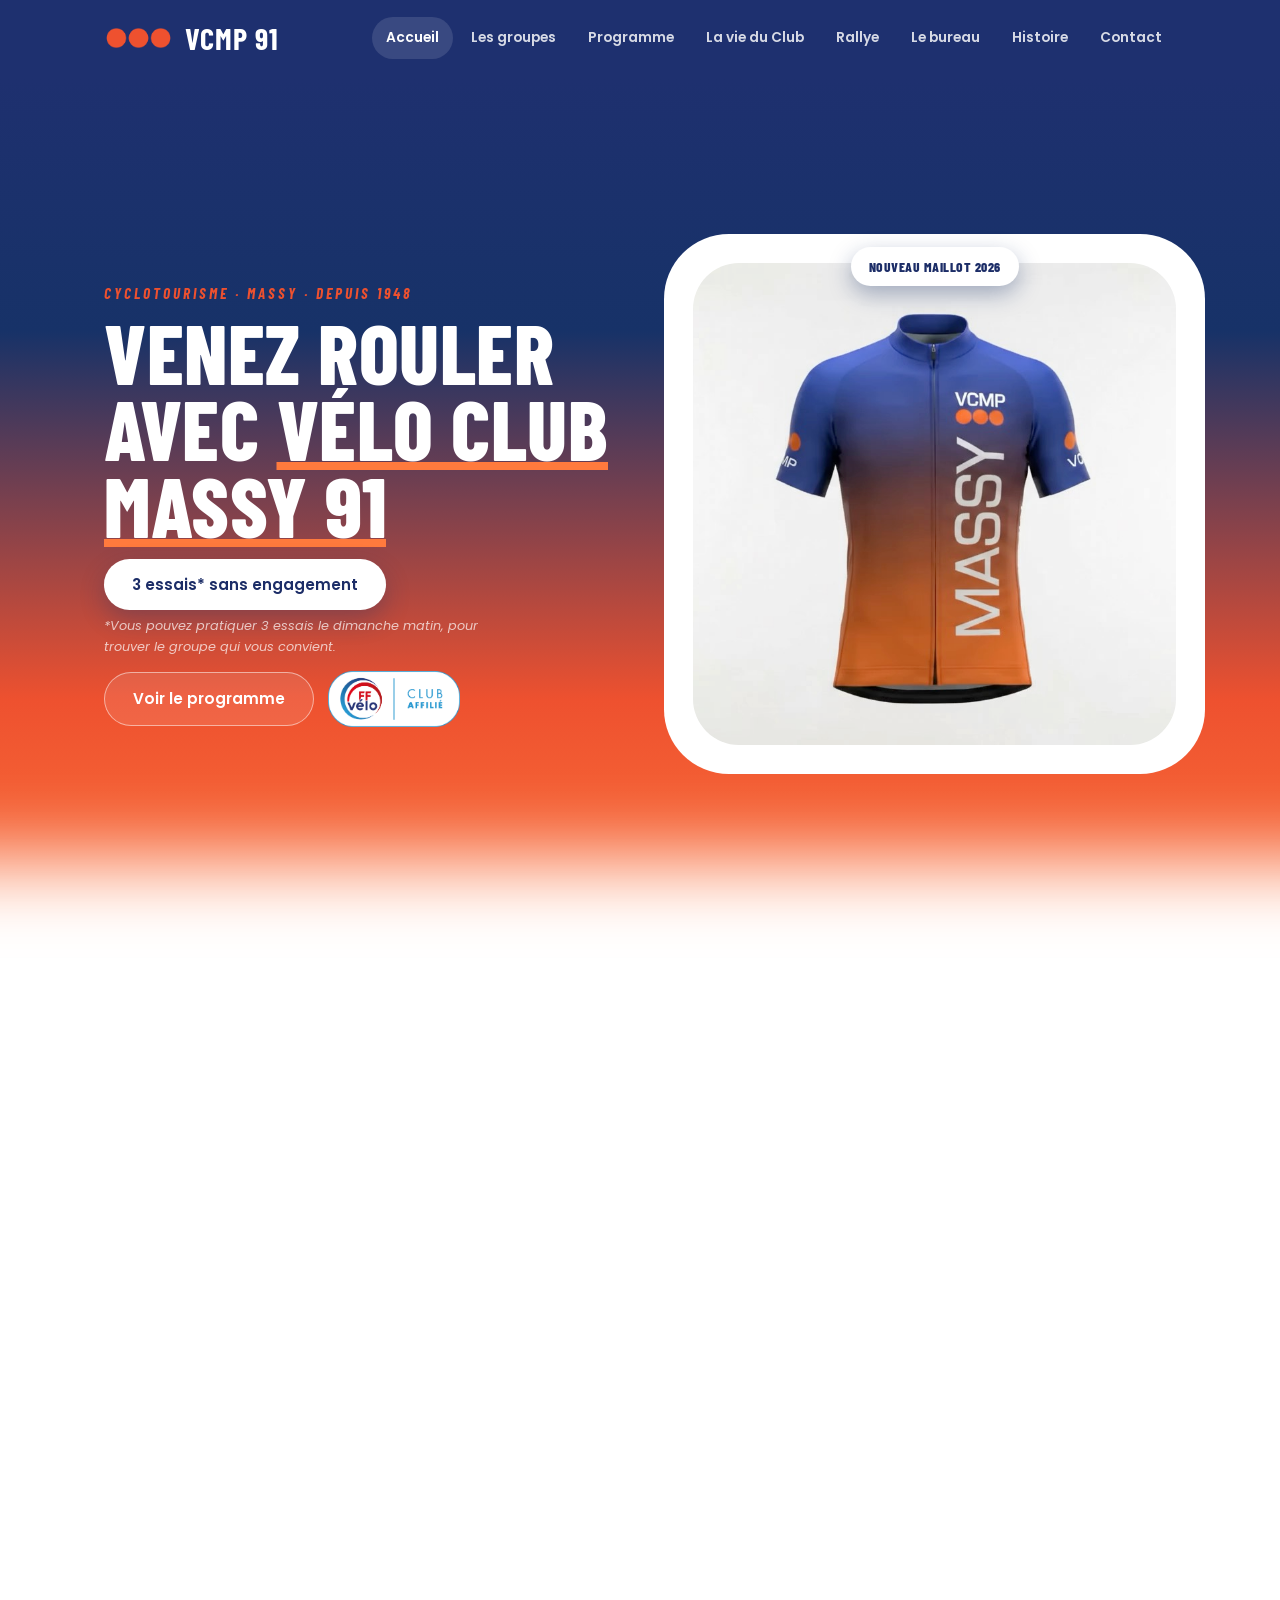
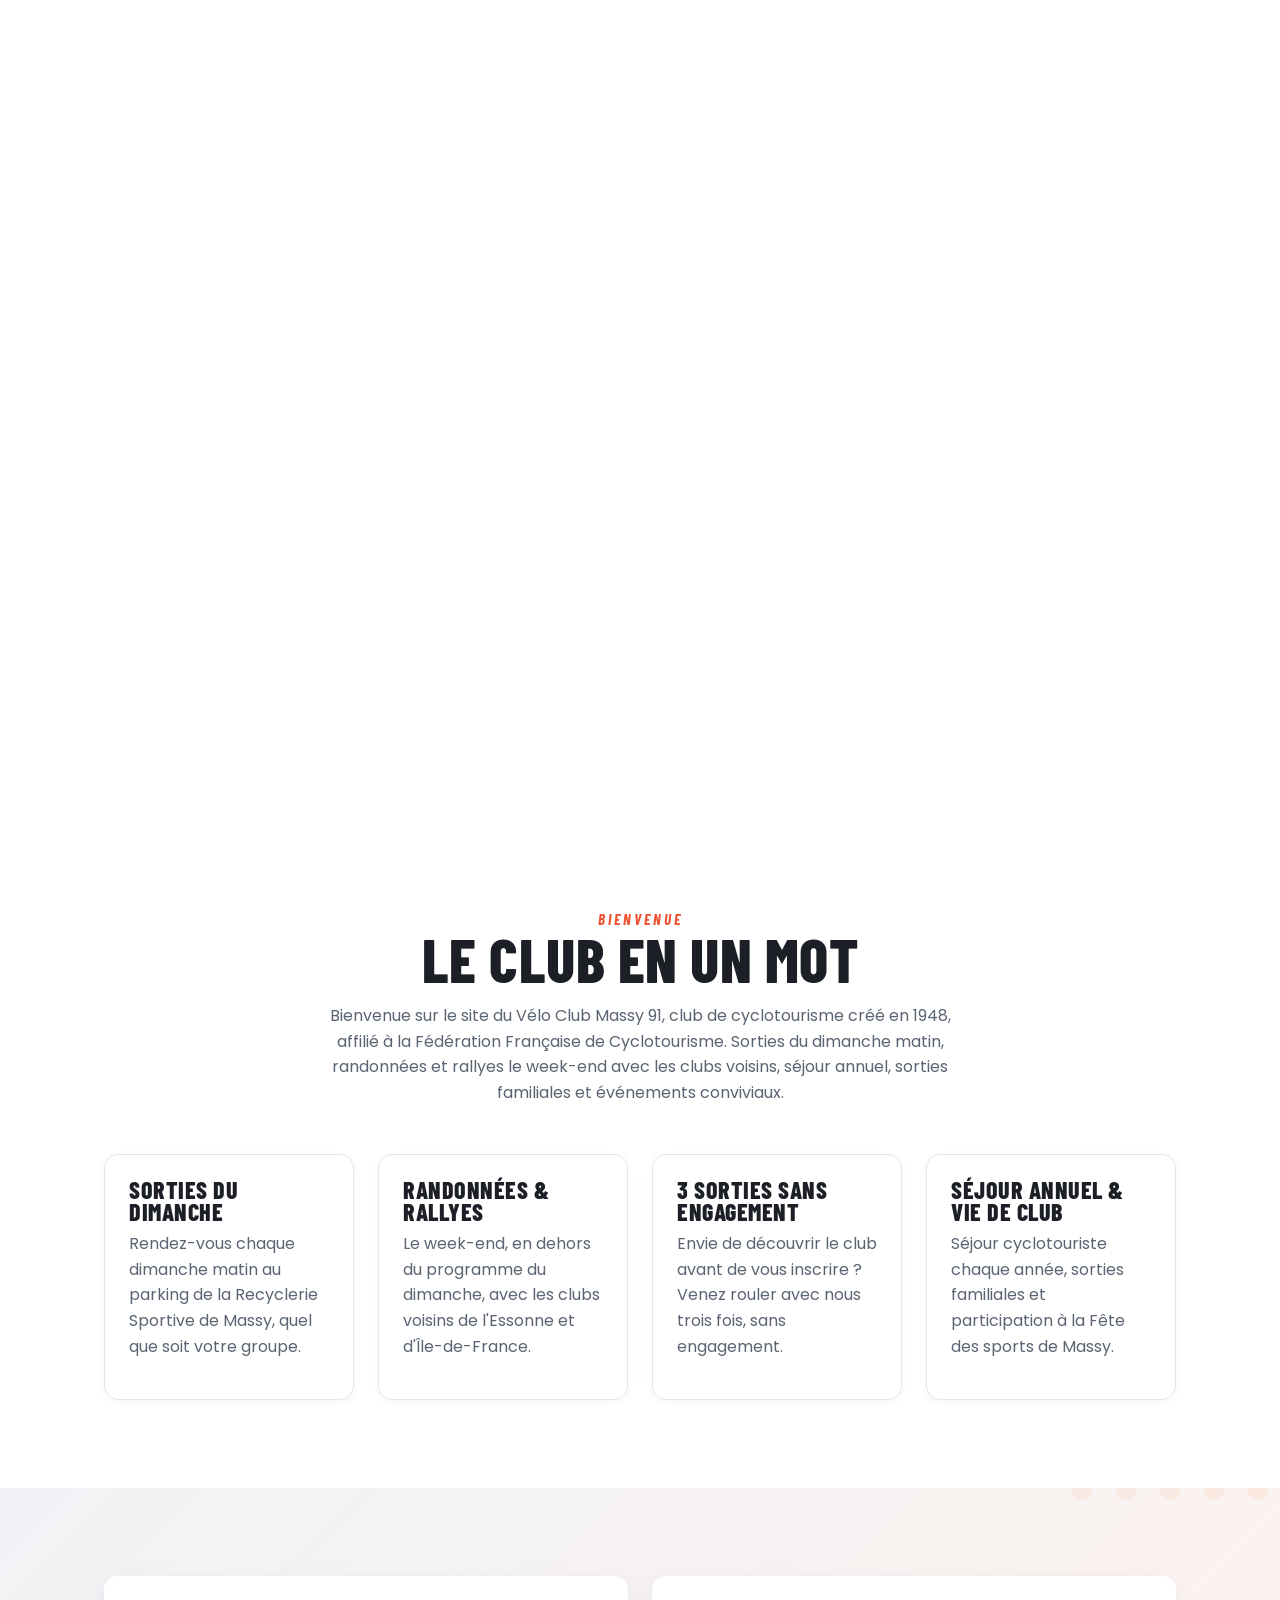
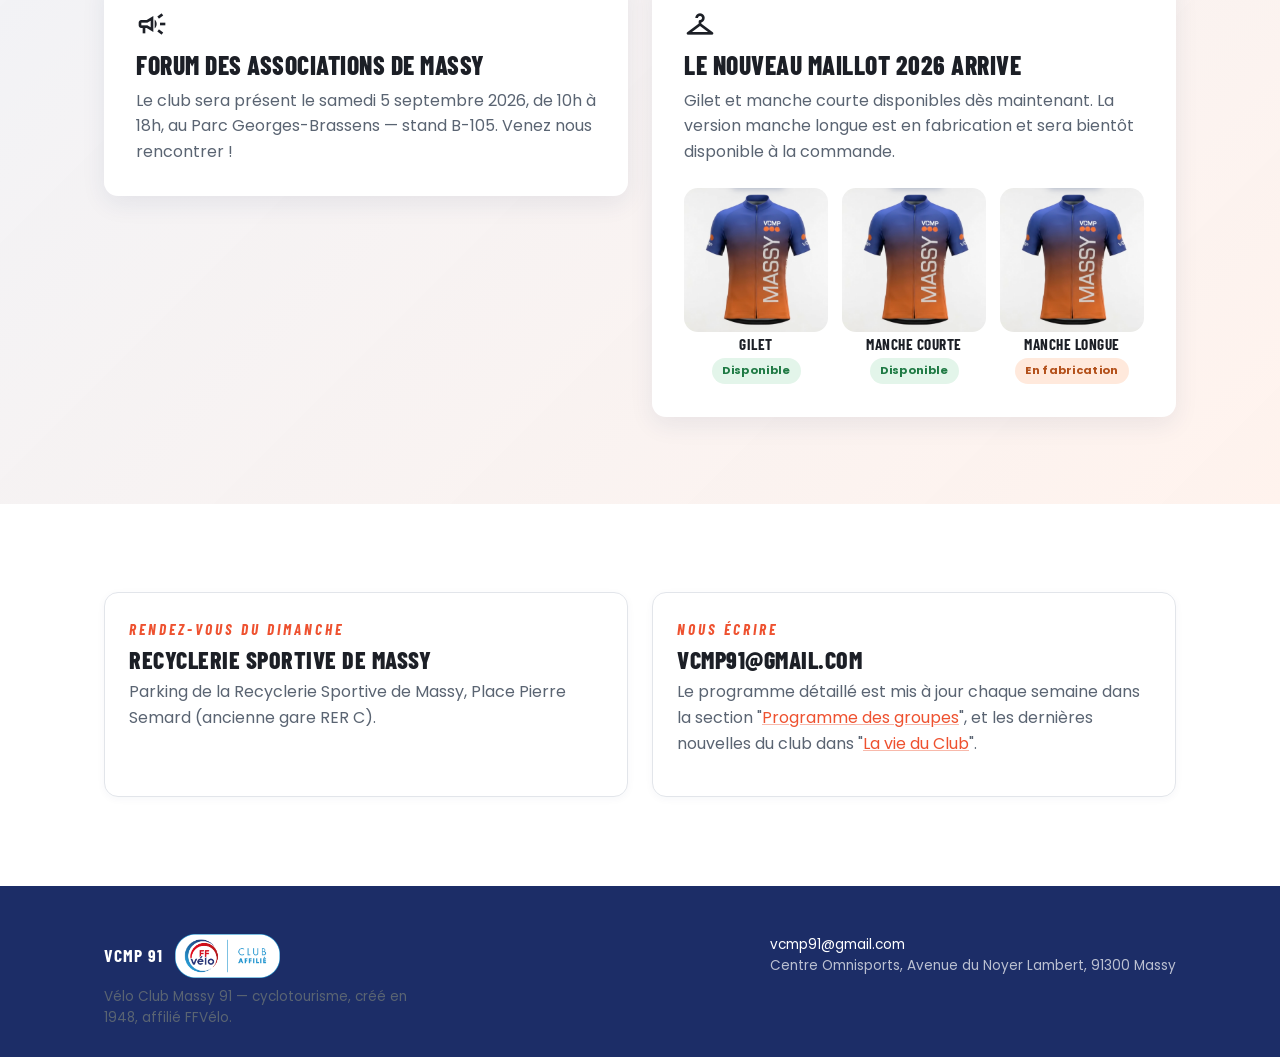
==== commit 7240a513: "Center the 3 essais CTA on mobile and remove its link (no longer navigates)" ====
--- a/mockup/index.html
+++ b/mockup/index.html
@@ -18,7 +18,7 @@
   <div class="wrap">
     <a class="brand" href="index.html">
       <span class="brand-mark">
-      <img src="../content/images/vcm91-logo-header.png" alt="VCMP 91" class="brand-logo-img" onerror="this.style.display='none';this.nextElementSibling.style.display='flex'">
+      <img src="content/images/vcm91-logo-header.png" alt="VCMP 91" class="brand-logo-img" onerror="this.style.display='none';this.nextElementSibling.style.display='flex'">
       <span class="brand-dots-fallback"><span class="brand-dot"></span><span class="brand-dot"></span><span class="brand-dot"></span></span>
     </span>
       <span class="brand-name">VCMP 91</span>
@@ -48,18 +48,18 @@
         <h1>Venez rouler<br>avec <span class="headline-underline">Vélo Club</span> <span class="headline-underline">Massy 91</span></h1>
         <div class="hero-ctas">
           <div class="cta-with-note">
-            <a class="btn btn-primary" href="nous-contacter.html">3 essais* sans engagement</a>
+            <button type="button" class="btn btn-primary">3 essais* sans engagement</button>
             <p class="cta-footnote">*Vous pouvez pratiquer 3 essais le dimanche matin, pour trouver le groupe qui vous convient.</p>
           </div>
           <a class="btn btn-ghost" href="programme-des-groupes.html">Voir le programme</a>
-          <img src="../content/images/ffvelo-club-aff-logo.png" alt="Club affilié FFVélo" class="ffvelo-logo">
+          <img src="content/images/ffvelo-club-aff-logo.png" alt="Club affilié FFVélo" class="ffvelo-logo">
         </div>
       </div>
 
       <div class="hero-media">
         <span class="jersey-tag">Nouveau maillot 2026</span>
         <div class="hero-media-frame">
-          <video id="heroVideo" muted playsinline preload="auto" poster="media/jersey-hero-poster.jpg">
+          <video id="heroVideo" muted playsinline webkit-playsinline preload="auto" poster="media/jersey-hero-poster.jpg">
             <source src="media/jersey-hero.mp4" type="video/mp4">
           </video>
         </div>
@@ -77,7 +77,25 @@
 
   var ready = false;
   var ticking = false;
-  video.addEventListener('loadedmetadata', function () { ready = true; });
+
+  function markReady() {
+    if (ready) return;
+    ready = true;
+    // iOS Safari won't repaint a scrubbed frame on a video that has never
+    // actually played, even with currentTime set — prime it with a
+    // silent play/pause so later scroll-driven currentTime writes show up.
+    var playAttempt = video.play();
+    if (playAttempt && typeof playAttempt.then === 'function') {
+      playAttempt.then(function () { video.pause(); onScroll(); }).catch(function () { onScroll(); });
+    } else {
+      video.pause();
+      onScroll();
+    }
+  }
+
+  video.addEventListener('loadedmetadata', markReady);
+  video.addEventListener('loadeddata', markReady);
+  video.addEventListener('canplay', markReady);
 
   function scrub() {
     ticking = false;
@@ -87,7 +105,7 @@
     var progress = -rect.top / scrollable;
     progress = Math.max(0, Math.min(1, progress));
 
-    if (ready && video.duration && video.readyState >= 2) {
+    if (ready && video.duration) {
       video.currentTime = progress * video.duration;
     }
   }
@@ -101,6 +119,7 @@
 
   window.addEventListener('scroll', onScroll, { passive: true });
   window.addEventListener('resize', onScroll);
+  video.load();
   onScroll();
 })();
 </script>
@@ -151,7 +170,7 @@
         <div class="jersey-gallery">
           <div class="jersey-variant">
             <div class="ph-frame" style="--ar:1/1">
-              <img src="../content/images/jersey-gilet-2026.jpg" alt="Gilet maillot 2026" onerror="this.style.display='none';this.nextElementSibling.style.display='flex'">
+              <img src="content/images/jersey-gilet-2026.jpg" alt="Gilet maillot 2026" onerror="this.style.display='none';this.nextElementSibling.style.display='flex'">
               <div class="ph-fallback">
                 <span class="material-symbols-outlined ph-icon">image</span>
                 <span class="ph-name">jersey-gilet-2026.jpg</span>
@@ -163,7 +182,7 @@
 
           <div class="jersey-variant">
             <div class="ph-frame" style="--ar:1/1">
-              <img src="../content/images/jersey-manche-courte-2026.jpg" alt="Maillot manche courte 2026" onerror="this.style.display='none';this.nextElementSibling.style.display='flex'">
+              <img src="content/images/jersey-manche-courte-2026.jpg" alt="Maillot manche courte 2026" onerror="this.style.display='none';this.nextElementSibling.style.display='flex'">
               <div class="ph-fallback">
                 <span class="material-symbols-outlined ph-icon">image</span>
                 <span class="ph-name">jersey-manche-courte-2026.jpg</span>
@@ -175,7 +194,7 @@
 
           <div class="jersey-variant">
             <div class="ph-frame" style="--ar:1/1">
-              <img src="../content/images/jersey-manche-longue-2026.jpg" alt="Maillot manche longue 2026" onerror="this.style.display='none';this.nextElementSibling.style.display='flex'">
+              <img src="content/images/jersey-manche-longue-2026.jpg" alt="Maillot manche longue 2026" onerror="this.style.display='none';this.nextElementSibling.style.display='flex'">
               <div class="ph-fallback">
                 <span class="material-symbols-outlined ph-icon">image</span>
                 <span class="ph-name">jersey-manche-longue-2026.jpg</span>
@@ -213,7 +232,7 @@
     <div>
       <div class="foot-brand-row">
         <div class="foot-brand">VCMP 91</div>
-        <img src="../content/images/ffvelo-club-aff-logo.png" alt="Club affilié FFVélo" class="ffvelo-logo-footer">
+        <img src="content/images/ffvelo-club-aff-logo.png" alt="Club affilié FFVélo" class="ffvelo-logo-footer">
       </div>
       <p style="margin:0; max-width:320px;">Vélo Club Massy 91 — cyclotourisme, créé en 1948, affilié FFVélo.</p>
     </div>
--- a/mockup/css/style.css
+++ b/mockup/css/style.css
@@ -1215,6 +1215,11 @@
   .hero-split { min-height: unset; padding-top: 120px; }
   .hero-text { text-align: center; }
   .hero-ctas { justify-content: center; }
+  /* .cta-with-note is a flex column, so the ancestor's text-align:center
+     above doesn't reach its children (flex items ignore text-align) —
+     needs its own align-items to actually center the button + footnote. */
+  .cta-with-note { align-items: center; }
+  .cta-footnote { text-align: center; }
   .filter-pills { display: none; }
   .filter-dropdown { display: block; }
   .filter-bar { justify-content: stretch; }
